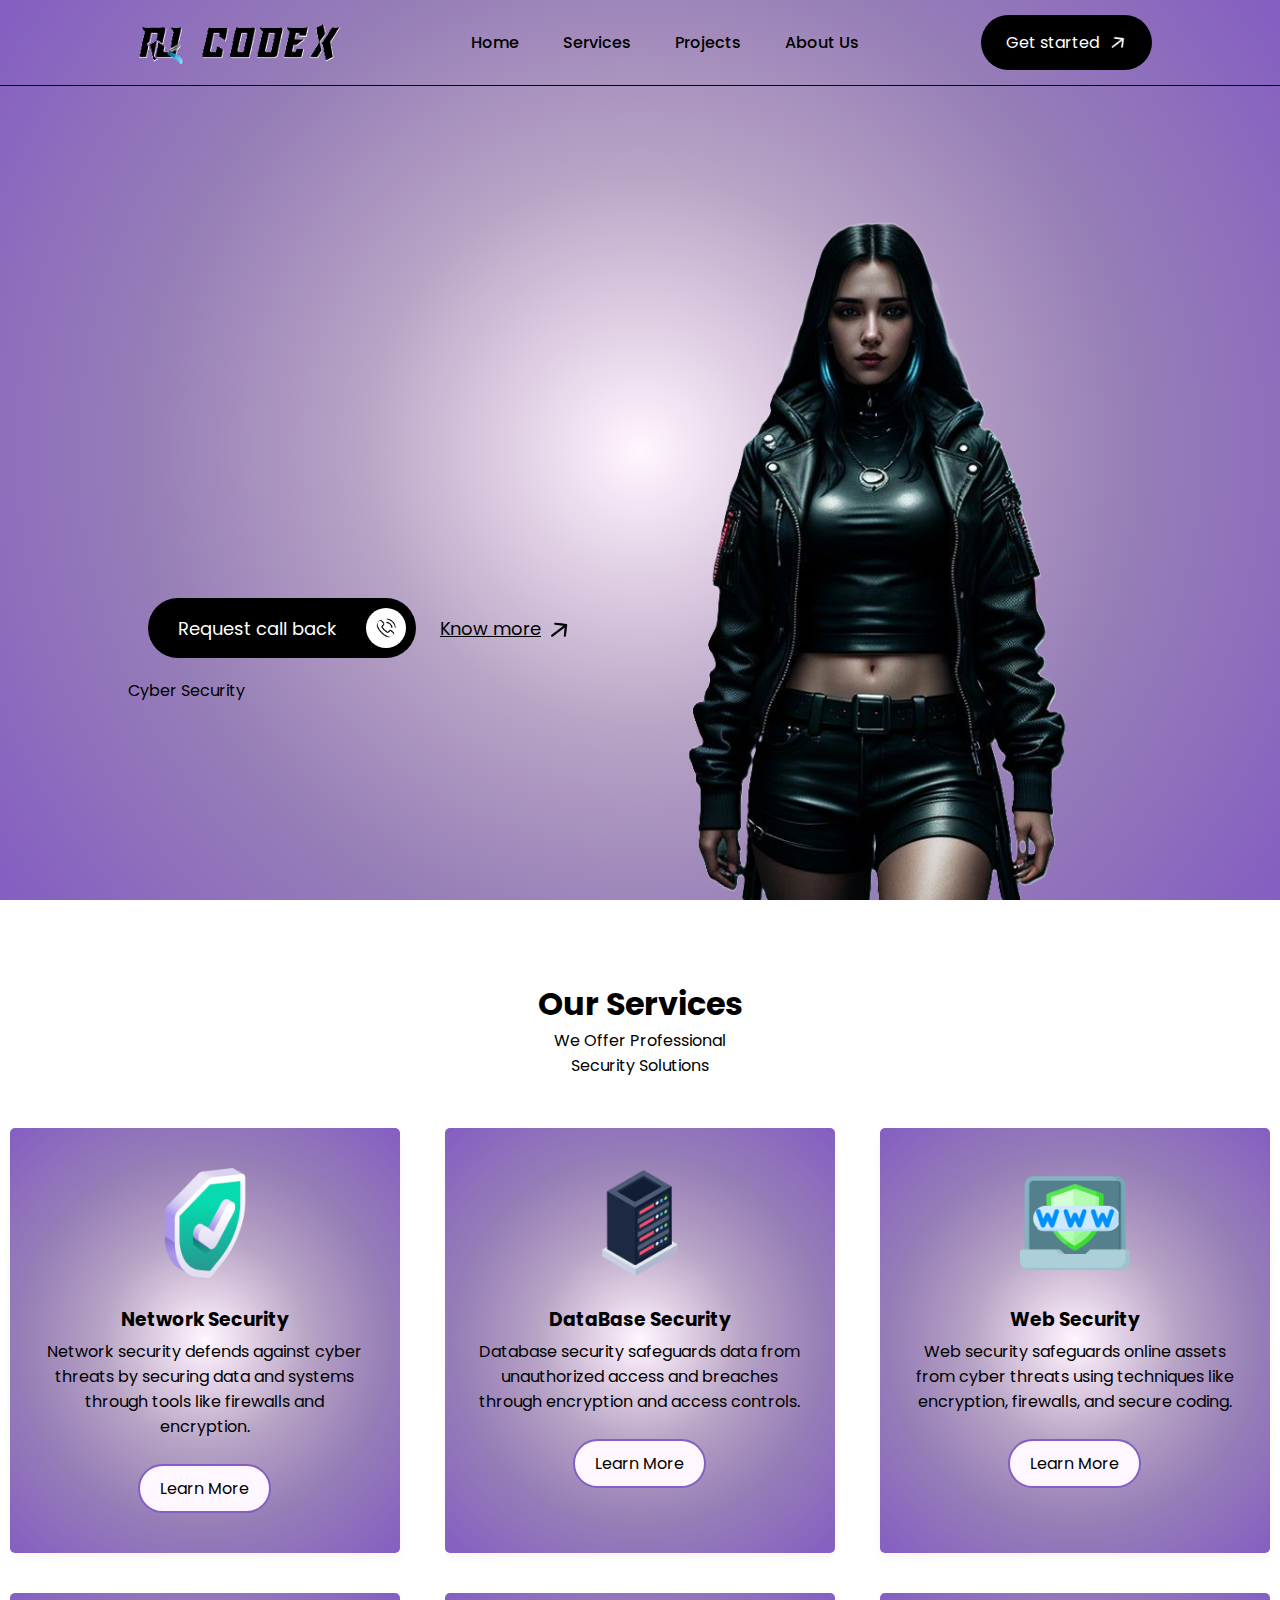
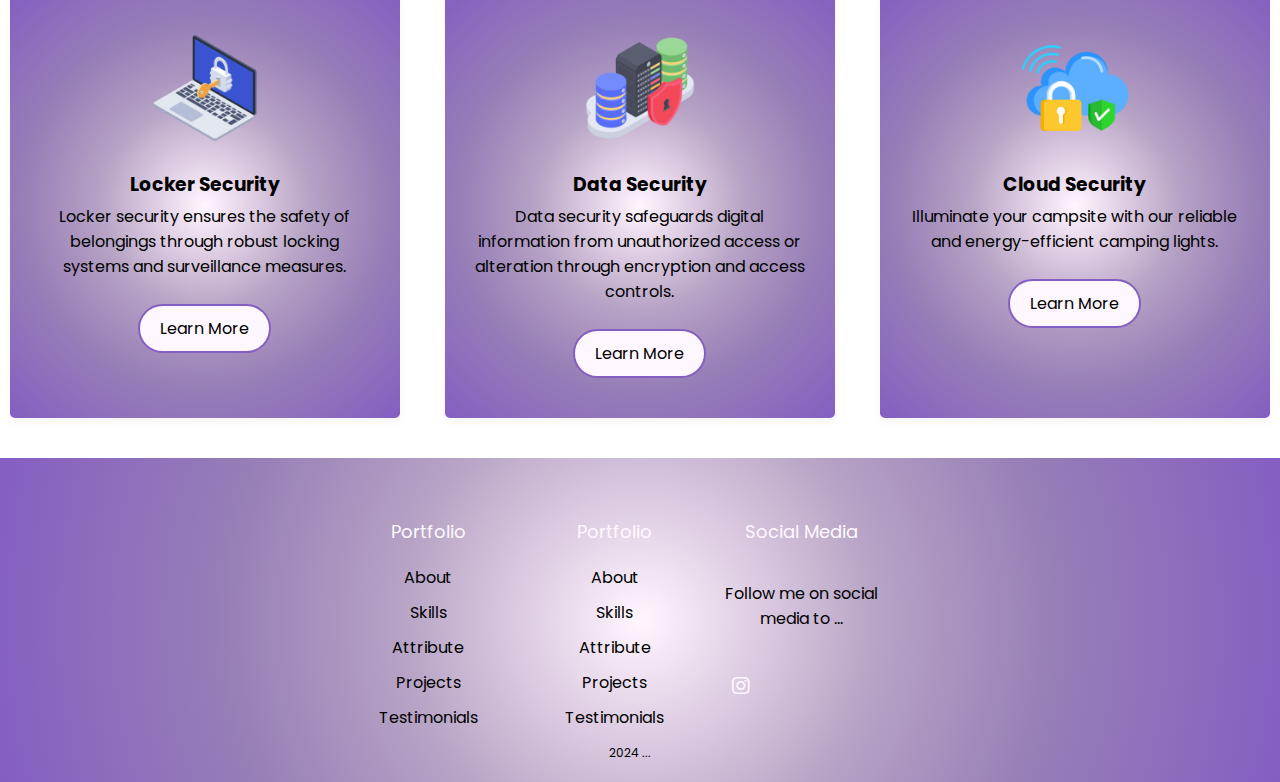
==== index.html @ 89715146 "Update index.html" ====
<!DOCTYPE html>
<html>
<head>
    <meta name="viewport" content="width=device-width, initial-scale=1.0">
    <title>Document</title>
    <link rel="stylesheet" href="css/style.css">
    <link rel="preconnect" href="https://fonts.googleapis.com">
    <link rel="preconnect" href="https://fonts.gstatic.com" crossorigin>
    <link href="https://fonts.googleapis.com/css2?family=Poppins:wght@200;300;400;500;600;700&display=swap" rel="stylesheet">
    <link rel="stylesheet" href="https://cdnjs.cloudflare.com/ajax/libs/font-awesome/6.5.2/css/all.min.css">
</head>
<body>
    <div class="preloader">
        <div class="spinner"></div>
      </div>

    <nav>
        <img src="images/logo.png" alt="" class="logo">
        <ul id="menu-links">
            <li href="network-security.html">Home</li>
            <li href="#services">Services</li>
            <li>Projects</li>
            <li>About Us</li>
        </ul>
        <button class="nav-btn">Get started <img src="images/arrow-white.png" alt=""></button>

        <img src="images/menu.png" alt="" class="menu-icon" onclick="toogleMenu()">
    </nav>
    <div class="header">
        <div class="header-content">
        <h1><span>CYBER</span><br><span>SECURITY</span></h1>
        <div class="btn-container">
            <button class="btn-dark">Request call back<img src="images/phone.png" alt=""></button>
            <button class="btn-light">Know more <img src="images/arrow-black.png" alt=""></button>
        </div>
        <p>Cyber Security</p>
    </div>

        <img src="images/user.png" alt="" class="user-img">
    </div>


    <section class="services" id="services">
        <h2>Our Services</h2>
        <p>We Offer Professional <br>Security Solutions</p>
        <ul class="cards">

          <li class="card">
            <img src="images/shield.png" alt="img">
            <h3>Network Security</h3>
            <p>Network security defends against cyber threats by securing data and systems through tools like firewalls and encryption.</p>
            <button onclick="window.location.href='network-security.html';" class="card-button">Learn More</button>
          </li>

          <li class="card">
            <img src="images/server-storage.png" alt="img">
            <h3>DataBase Security</h3>
            <p>Database security safeguards data from unauthorized access and breaches through encryption and access controls.</p>
            <button class="card-button">Learn More</button>
          </li>

          <li class="card">
            <img src="images/seo-and-web.png" alt="img">
            <h3>Web Security</h3>
            <p>Web security safeguards online assets from cyber threats using techniques like encryption, firewalls, and secure coding.</p>
            <button class="card-button">Learn More</button>
          </li>

          <li class="card">
            <img src="images/privacy.png" alt="img">
            <h3>Locker Security</h3>
            <p>Locker security ensures the safety of belongings through robust locking systems and surveillance measures.</p>
            <button class="card-button">Learn More</button>
          </li>

          <li class="card">
            <img src="images/data-protection.png" alt="img">
            <h3>Data Security</h3>
            <p>Data security safeguards digital information from unauthorized access or alteration through encryption and access controls.</p>
            <button class="card-button">Learn More</button>
          </li>

          <li class="card">
            <img src="images/cloudsecurity.png" alt="img">
            <h3>Cloud Security</h3>
            <p>Illuminate your campsite with our reliable and energy-efficient camping lights.</p>
            <button class="card-button">Learn More</button>
          </li>

        </ul>
      </section>

    <footer>
      <section class="top">
        <div class="links">
          <div class="links-column">
            <h2>Portfolio</h2>
            <a>About</a>
            <a>Skills</a>
            <a>Attribute</a>
            <a>Projects</a>
            <a>Testimonials</a>
          </div>
          <div class="links-column">
            <h2>Portfolio</h2>
            <a>About</a>
            <a>Skills</a>
            <a>Attribute</a>
            <a>Projects</a>
            <a>Testimonials</a>
          </div>
          <div class="links-column socials-column">
            <h2>Social Media</h2>
            <p>
              Follow me on social media to ...
            </p>
            <div class="socials">
              <a class="fa-brands fa-instagram"></a>
              <!--more-->
            </div>
          </div>
        </div>
      </section>
      <section class="bottom">
        <p class="copyright">2024 ...</p>
        <div class="legal">

        </div>
      </section>
      
      </footer>


    <script>
        let navbar = document.querySelector('nav');
        let menuLinks = document.getElementById("menu-links");

        function toogleMenu(){
            menuLinks.classList.toggle('show-menu');
        }


        window.onscroll = function(){
            if(window.scrolly > 0){
                navbar.style.background = '#eefff9';
            }
            else{
                navbar.style.background = 'transparent'
            }
        }

        window.addEventListener('load', function () {
        var preloader = document.querySelector('.preloader');
        preloader.classList.add('preload-finish');
      });
    </script>

    <style>
      .card-button {
        padding: 10px 20px;
        font-size: 16px;
        border: 2px solid #845EC2;
        outline: 2px;
        border-radius: 40px;
        color: #000;
        cursor: pointer;
        margin-top: 25px;
        font-size: 1rem;
        background: #FEF7FF;
      }

    </style>




</body>
</html>
---- css/style.css ----
*{
    margin: 0;
    padding: 0;
    box-sizing: border-box;
    font-family: 'Poppins', sans-serif;
}

/* Preloader styles */
.preloader {
    position: fixed;
    top: 0;
    left: 0;
    width: 100%;
    height: 100%;
    background-color: #FBEAFF;
    z-index: 99;
    display: flex;
    align-items: center;
    justify-content: center;
    opacity: 1;
    transition: opacity 2s ease-in-out;
  }
  
  .preloader.preload-finish {
    opacity: 0;
    pointer-events: none;
  }
  
  .spinner {
    width: 40px;
    height: 40px;
    border: 4px solid #ccc;
    border-top-color: #333;
    border-radius: 50%;
    animation: spin 1s infinite linear;
  }
  
  @keyframes spin {
    to {
      transform: rotate(360deg);
    }
  }

nav{
    position: absolute;
    top: 0;
    left: 0;
    width: 100%;
    display: flex;
    align-items: center;
    justify-content: space-between;
    padding: 15px 10%;
    border-bottom: 1px solid #000;
    z-index: 10;
}

nav ul li {
    list-style: none;
    display: inline-block;
    margin: 10px 20px;
    font-weight: 500;
    cursor: pointer;
}

nav .logo{
    width: 220px;
    cursor: pointer;
}

.nav-btn {
    background: #000;
    color: #fff;
    font-size: 16px;
    padding: 15px 25px;
    border: 0;
    outline: 0;
    border-radius: 40px;
    cursor: pointer;
}
 
.nav-btn img {
    width: 16px;
    margin-left: 8px;
}

.header {
    width: 100%;
    min-height: 100vh;
    padding: 0 10%;
    display: flex;
    justify-content: center;
    flex-direction: column;
    background-image: radial-gradient(circle, #fff6ff, #eee0f0, #dccbe1, #c9b7d3, #b6a3c5, #ac96c0, #a18abb, #967eb7, #9276ba, #8e6ebd, #8966bf, #845ec2);
}

.header h1 {
    margin-top: 100px;
    font-size: 10vw;
    line-height: 11vw;
}

.btn-container {
    margin: 20px;
}

.header button{
    border: 0;
    outline: 0;
    display: inline-flex;
    align-items: center;
    font-size: 18px;
    margin-right: 20px;
    cursor: pointer;
}

.btn-dark {
    background: #000;
    color: #fff;
    padding: 10px 10px 10px 30px;
    border-radius: 40px;
}

.btn-dark img{
    width: 40px;
    background: #fff;
    border-radius: 50%;
    padding: 10px;
    margin-left: 30px;
}

.btn-light {
    background: transparent;
    text-decoration: underline;
}

.btn-light img{
    width: 20px;
    margin-left: 10px;
}

.header p {
    max-width: 360px;
}

.user-img {
    width: 100%;
    max-width: 480px;
    position: absolute;
    right: 13%;
    bottom: 0;
}

/*-- animation --*/

.header h1 span {
    background: linear-gradient(#000, #000);
    background-repeat: no-repeat;
    -webkit-text-fill-color: transparent;
    -webkit-background-clip: text;
    background-size: 0%;
}

.header h1 span:first-child {
    animation: textcolor1 2s linear infinite alternate;
}
.header h1 span:LAST-child {
    animation: textcolor2 2s linear infinite alternate;
}
@keyframes textcolor1 {
    0%{
        background-size: 0%;
    }
    40%{
        background-size: 100%;
    }
    100%{
        background-size: 100%;
    }
}
@keyframes textcolor2 {
    0%{
        background-size: 0%;
    }
    40%{
        background-size: 0%;
    }
    100%{
        background-size: 100%;
    }
}

.menu-icon{
    display: none;
}

/*----NAVBAR----*/

@media only screen and (max-width: 600px){
    nav ul {
        position: absolute;
        width: 100%;
        background: #000;
        color: #fff;
        left: 0;
        top: 100%;
        text-align: center;
        max-height: 0;
        overflow: hidden;
        transition: max-height 0.5s;
    }
    .nav-btn{
        display: none;
    }
    nav .logo{
        width: 170px;
    }
    nav ul li{
        margin: 10px;
        font-size: 14px;
    }
    .menu-icon{
        display: block;
        width: 30px;
    }
    .show-menu{
        max-height: 60px;
    }
}


@media only screen and (max-width: 600px){
    .header{
        min-height: auto;
        padding: 0;
        position: relative;
    }
    .user-img{
        width: 95%;
        right: auto;
        position: relative;
        margin-top: 130px;
    }
    .header-content{
        position: absolute;
        bottom: 0;
        padding: 0 10%;
        z-index: 2;
        padding-bottom: 40px;
        background: linear-gradient(transparent, #fff);
    }
    .btn-container{
        margin: 5px 0;
    }
    .header button{
        font-size: 14px;
        margin-right: 10px;
    }
    .btn-dark{
        padding: 7px 7px 7px 20px;
        margin-bottom: 10px;
    }
    .btn-dark img{
        width: 30px;
        padding: 5px;
        margin-left: 15px;
    }
    .btn-light img{
        width: 12px;
        margin-left: 5px;
    }
    .header h1{
        font-size: 60px;
        line-height: 60px;
        margin-bottom: 20px;
    }
}



/*---Services---*/
  section {
    display: flex;
    align-items: center;
    flex-direction: column;
    padding: 80px 0 0;
  }
  
  section h2 {
    font-size: 2rem;
  }
  
  section > p {
    text-align: center;
    font-size: 1rem;
  }
  
  section .cards {
    display: flex;
    flex-wrap: wrap;
    max-width: 1400px;
    margin-top: 50px;
    padding: 0 10px;
    justify-content: space-between;
  }
  
  section.about {
    margin: 0 auto;
    max-width: 1200px;
  }
  
  .about .company-info {
    margin-top: 30px;
  }
  
  .about h3 {
    margin: 30px 0 10px;
  }
  
  .about .team {
    text-align: left;
    width: 100%;
  }
  
  .about .team ul {
    padding-left: 20px;
  }
  
  section .cards .card {
    background: radial-gradient(circle, #fff6ff, #eee0f0, #dccbe1, #c9b7d3, #b6a3c5, #ac96c0, #a18abb, #967eb7, #9276ba, #8e6ebd, #8966bf, #845ec2);;
    padding: 40px 15px;
    list-style: none;
    border-radius: 5px;
    box-shadow: 0px 5px 10px rgba(0, 0, 0, 0.04);
    margin-bottom: 40px;
    width: calc(100% / 3 - 30px);
    text-align: center;
  }
  
  .portfolio .cards .card {
    padding: 0 0 20px;
  }
  
  .services .card img {
    width: 110px;
    height: 110px;
    margin-bottom: 20px;
    object-fit: cover;
  }
  
  .portfolio .card img {
    width: 100%;
    padding-bottom: 10px;
    aspect-ratio: 16 / 9;
    object-fit: cover;
    border-radius: 7px;
  }
  
  .cards .card p {
    padding: 0 15px;
    margin-top: 5px;
  }
  
  .about .row {
    padding: 0 10px;
  }
  
  .contact .row {
    margin: 60px 0 90px;
    display: flex;
    max-width: 1200px;
    width: 100%;
    align-items: center;
    justify-content: space-between;
  }
  
  .contact .row .col {
    padding: 0 10px;
    width: calc(100% / 2 - 50px);
  }
  
  .contact .col p {
    margin-bottom: 10px;
  }
  
  .contact .col p i {
    color: #7a7a7a;
    margin-right: 10px;
  }
  
  .contact form input {
    height: 45px;
    margin-bottom: 20px;
    padding: 10px;
    width: 100%;
    font-size: 16px;
    outline: none;
    border: 1px solid #bfbfbf;
  }
  
  .contact form textarea {
    padding: 10px;
    width: 100%;
    font-size: 16px;
    height: 150px;
    outline: none;
    resize: vertical;
    border: 1px solid #bfbfbf;
  }
  
  .contact form button {
    margin-top: 10px;
    padding: 10px 20px;
    font-size: 17px;
    color: #fff;
    border: none;
    cursor: pointer;
    border-radius: 5px;
    background: #333;
    transition: 0.2s ease;
  }
  
  .contact form button:hover {
    background: #525252;
  }

  

/*footer */

footer {
  background: radial-gradient(circle, #fff6ff, #eee0f0, #dccbe1, #c9b7d3, #b6a3c5, #ac96c0, #a18abb, #967eb7, #9276ba, #8e6ebd, #8966bf, #845ec2);;;
  padding-top: 60px;
}

section.top {
  position: relative;
  margin: 0 30px;
}

section.top {
  display: grid;
  border-bottom: 2px solid rgb(255, 255, 255 / 20%);
  padding-bottom: 20px;
}

section.top .links {
  display: grid;
  grid-template-columns: repeat(1, 1fr);
  gap: 30px;
  margin-bottom: -6px;
}

section.top .links-column {
  display: grid;
  gap: 10px;
  text-align: center;
}

section.top h2{
  margin: 0 0 10px;
  font-size: 18px;
  font-weight: 400;
  color: #fff9ff;
}

section.top p {
  margin: 0;
}

section.top .socials {
  position: absolute;
  left: 50%;
  bottom: 10px;
  translate: -50% 0;
  display: flex;
  align-items: center;
  gap: 12px;
  height: 56px;
}

section.top .socials > a {
  font-size: 20px;
  background: rgb(45, 118, 323 / 25%);
  color: #fff9ff;
  width: 36px;
  height: 36px;
  display: grid;
  place-items: center;
  border-radius: 50%;
}

section.bottom {
  display: flex;
  align-items: center;
  justify-content: space-between;
  flex-direction: column-reverse;
  gap: 8px;
  padding: 20px 0;
  text-align: center;
}

.legal > a {
  margin: 0 0 0 4px;
}

.legal, .copyright {
  font-size: 12px;
}

.legal > span {
  margin-right: 10px;
}

@media (width > 400px) {
  .links-column {
    text-align: left;
  }

  section.top .links {
    grid-template-columns: repeat(2, 1fr);
    margin-right: 50px;
  }

  section.top .socials {
    left: 0;
    translate: 0;
  }

  section.bottom {
    display: flex;
    align-items: center;
    justify-content: space-between;
    flex-direction: row;
    gap: 20px;
    text-align: left;
  }
}

@media (width >= 640px) {
  section.top {
    margin: 0 auto;
    max-width: 580px;
    padding: 0;
  }

  section.top .links {
    grid-template-columns: repeat(3, 1fr);
  }

  section.top .socials {
    position: static;
  }

  section.bottom {
    justify-content: center;
  }

  .socials-column:is(h2, p) {
    display: block;
  }
}

/*Footer End */


  @media screen and (max-width: 860px) {
    .navbar .all-links {
      position: fixed;
      left: -100%;
      width: 300px;
      display: block;
      height: 100vh;
      top: 75px;
      background: #333;
      transition: left 0.3s ease;
    }
  
    .navbar #menu-toggler:checked~.all-links {
      left: 0;
    }
  
    .navbar .all-links li {
      font-size: 18px;
    }
  
    .navbar #hamburger-btn {
      display: block;
    }
  
    section > p {
      text-align: center;
    }
  
    section .cards .card {
      width: 100%;
      margin-bottom: 30px;
    }
  
    .homepage .content h1 {
      font-size: 40px;
      font-weight: 700;
      margin-bottom: 10px;
    }
  
    .homepage .content .text {
      font-size: 17px;
    }
  
    .content a {
      font-size: 17px;
      padding: 9px 20px;
    }
  
    .contact .row {
      flex-direction: column;
    }
  
    .contact .row .col {
      width: 100%;
    }
  
    .contact .row .col:last-child {
      margin-top: 40px;
    }
  }
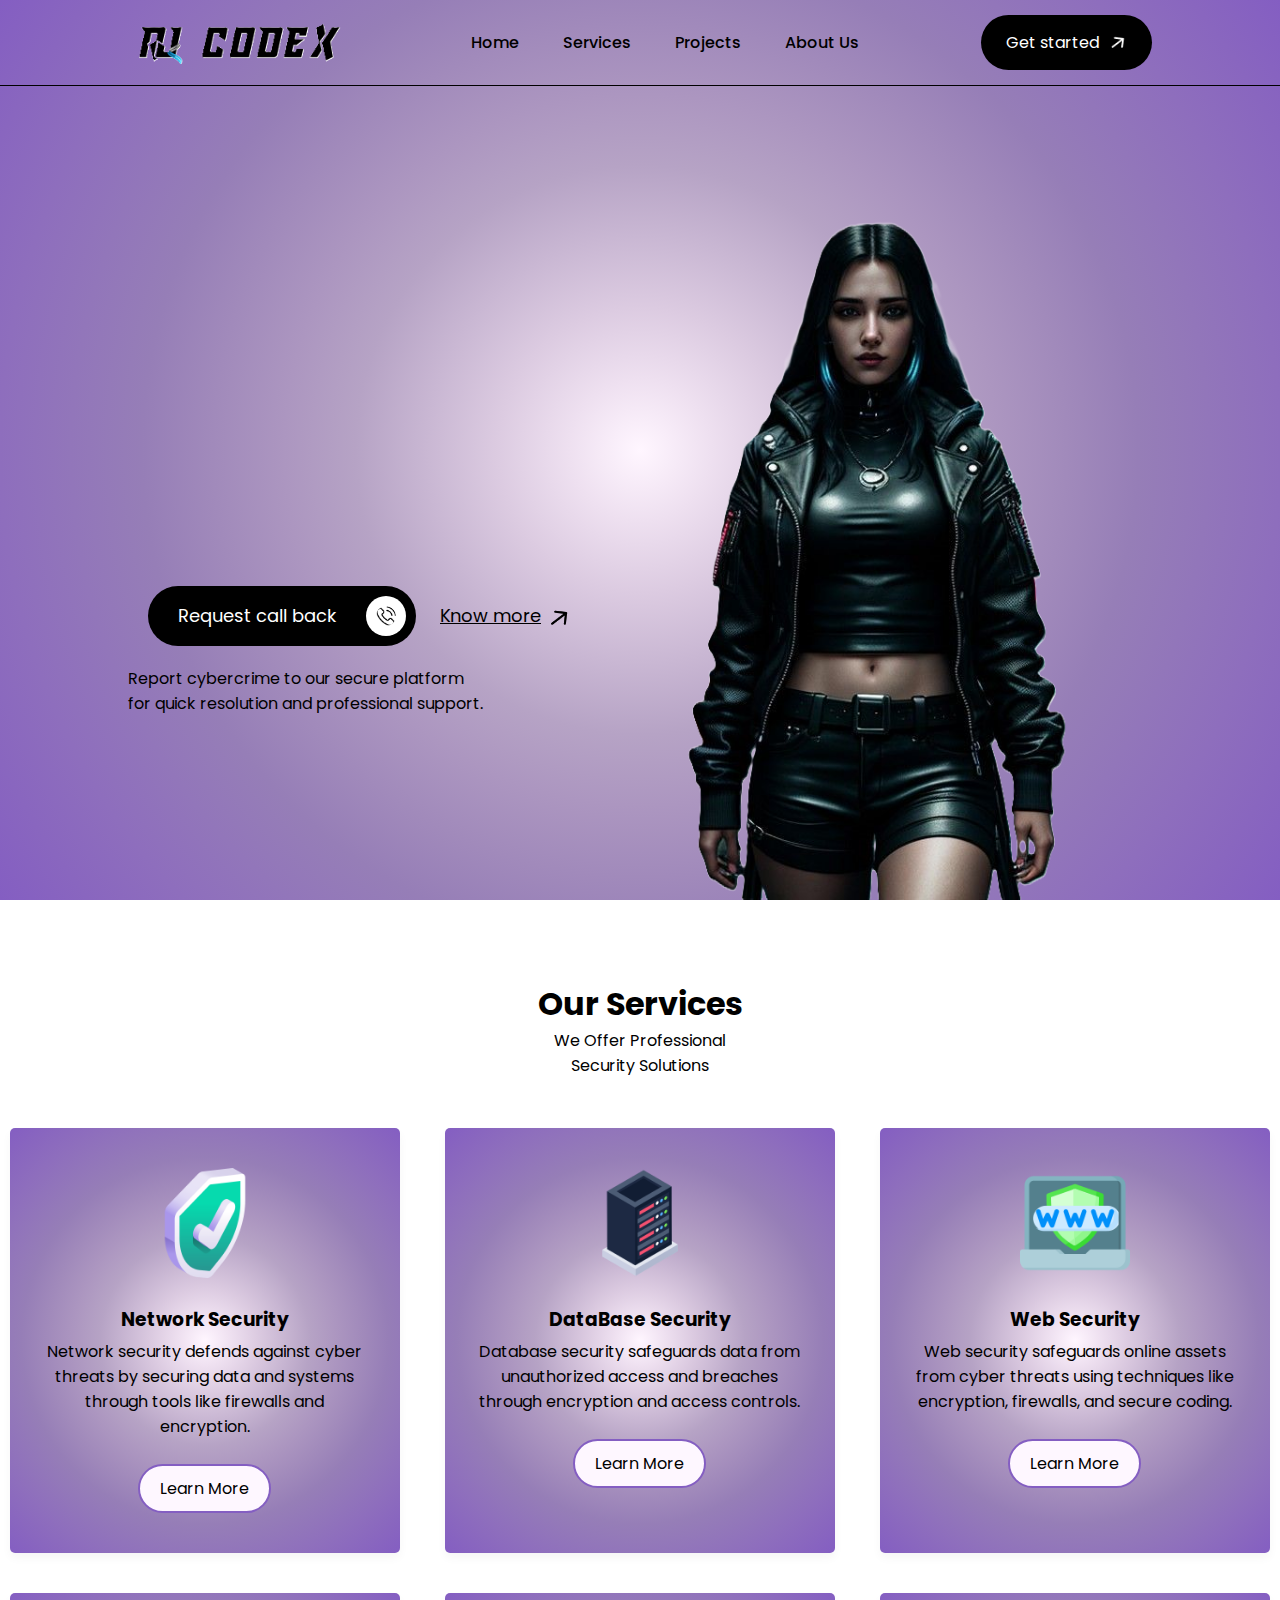
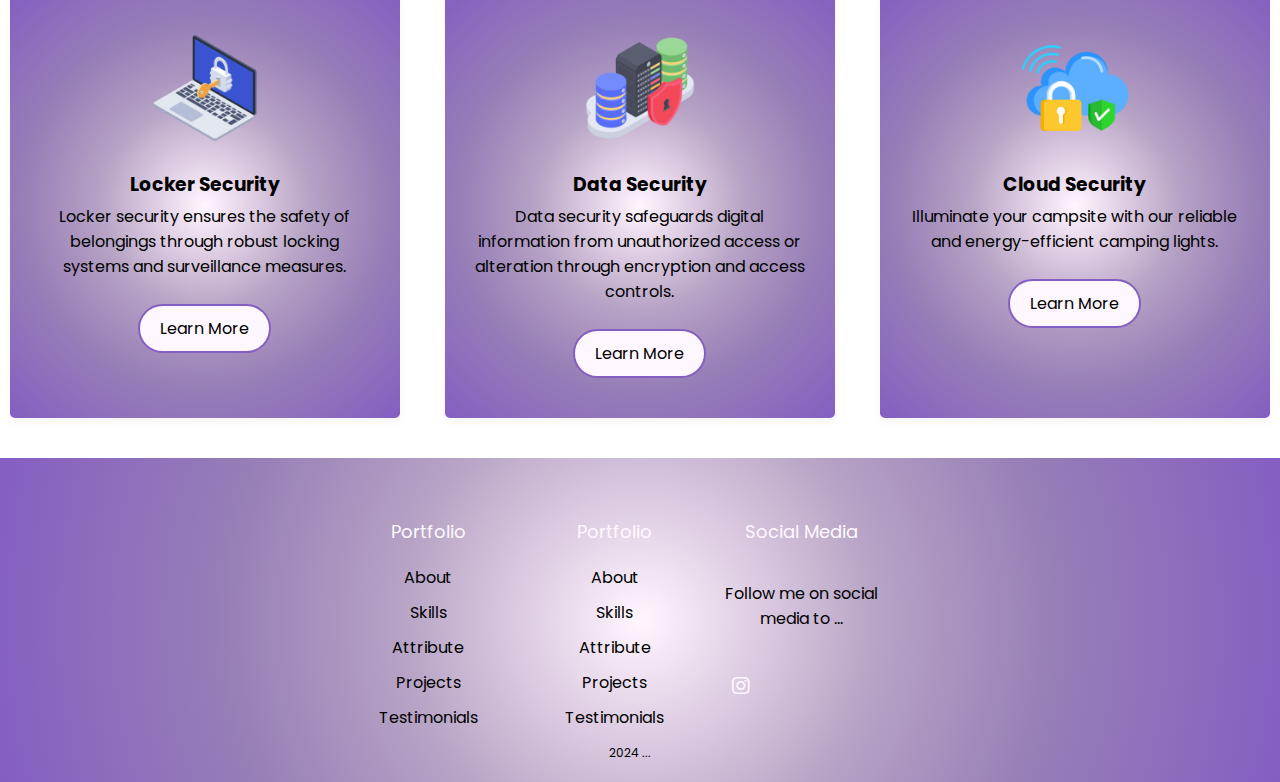
==== commit 32ab2486: "Update index.html" ====
--- a/index.html
+++ b/index.html
@@ -2,7 +2,7 @@
 <html>
 <head>
     <meta name="viewport" content="width=device-width, initial-scale=1.0">
-    <title>Document</title>
+    <title>RJCODEX</title>
     <link rel="stylesheet" href="css/style.css">
     <link rel="preconnect" href="https://fonts.googleapis.com">
     <link rel="preconnect" href="https://fonts.gstatic.com" crossorigin>
@@ -30,10 +30,10 @@
         <div class="header-content">
         <h1><span>CYBER</span><br><span>SECURITY</span></h1>
         <div class="btn-container">
-            <button class="btn-dark">Request call back<img src="images/phone.png" alt=""></button>
+            <a href="tel:+919376997124"><button class="btn-dark">Request call back<img src="images/phone.png" alt=""></button></a>
             <button class="btn-light">Know more <img src="images/arrow-black.png" alt=""></button>
         </div>
-        <p>Cyber Security</p>
+        <p>Report cybercrime to our secure platform for quick resolution and professional support.</p>
     </div>
 
         <img src="images/user.png" alt="" class="user-img">
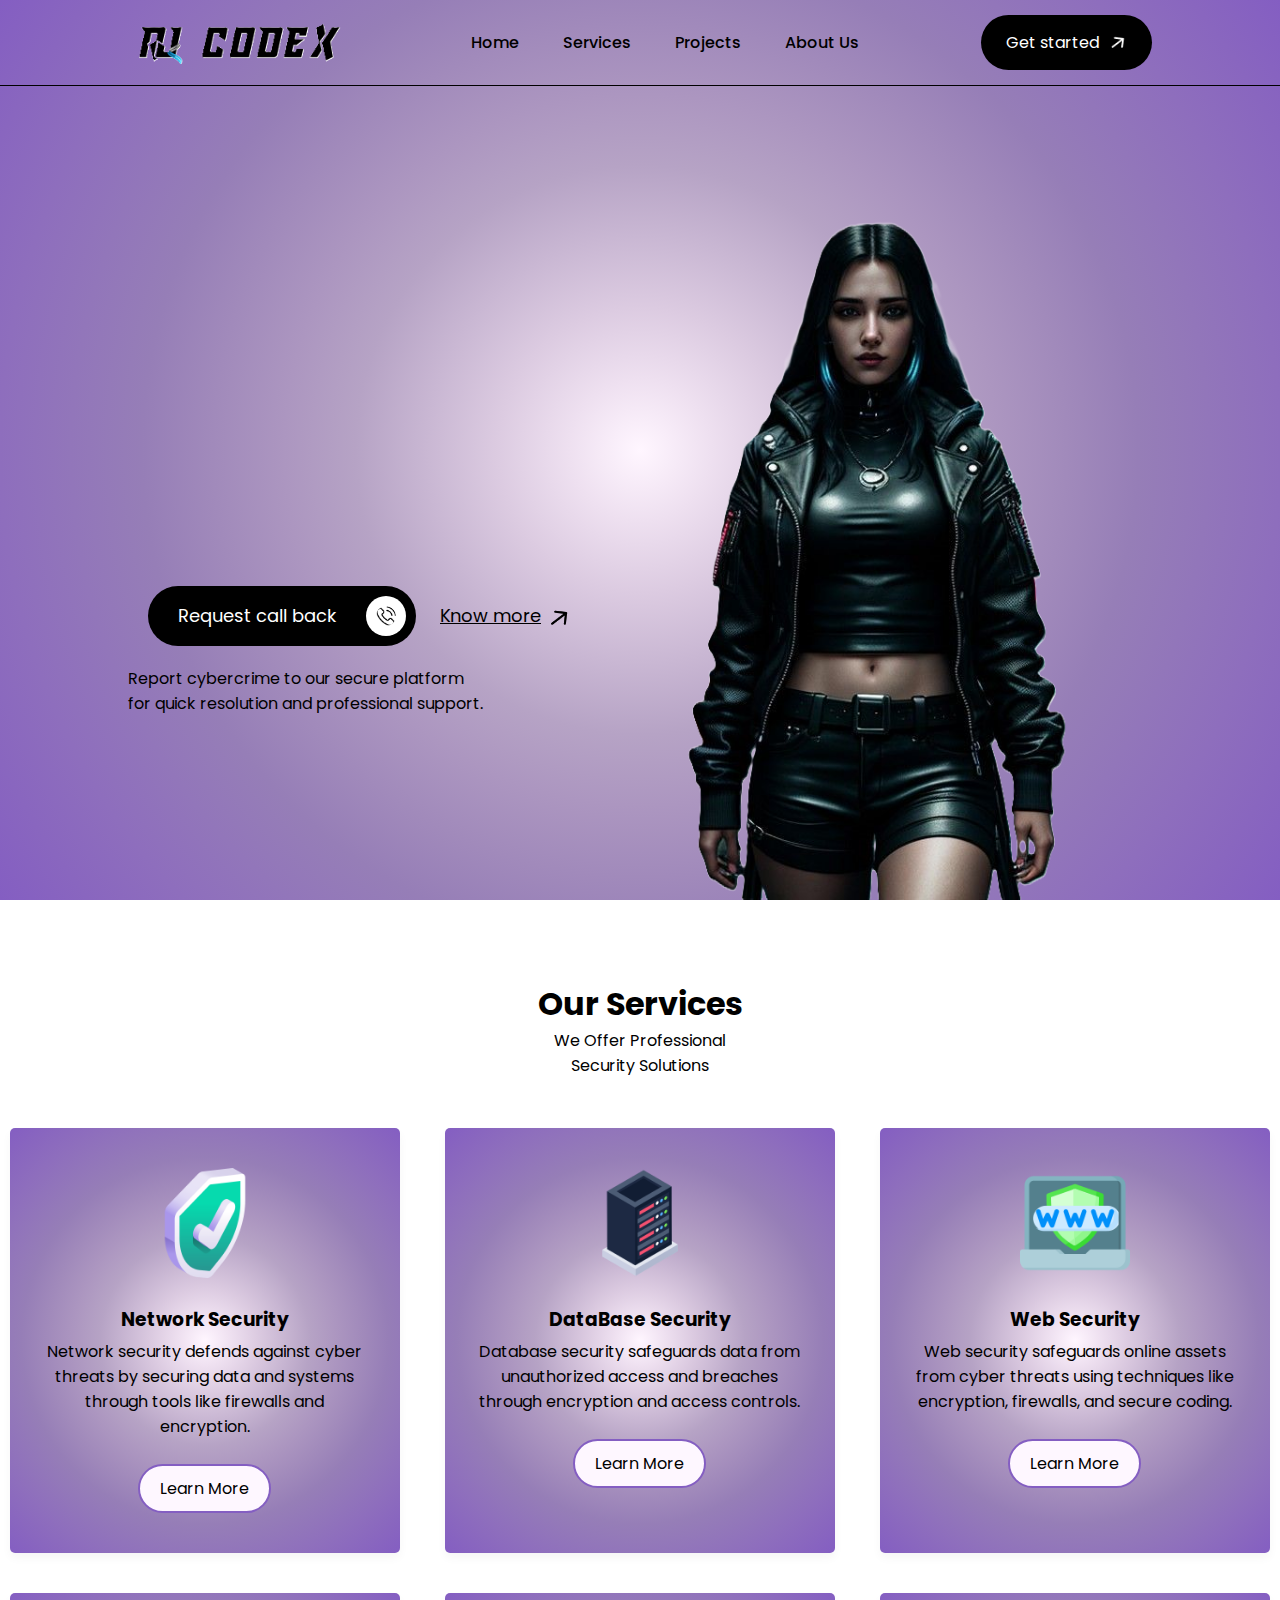
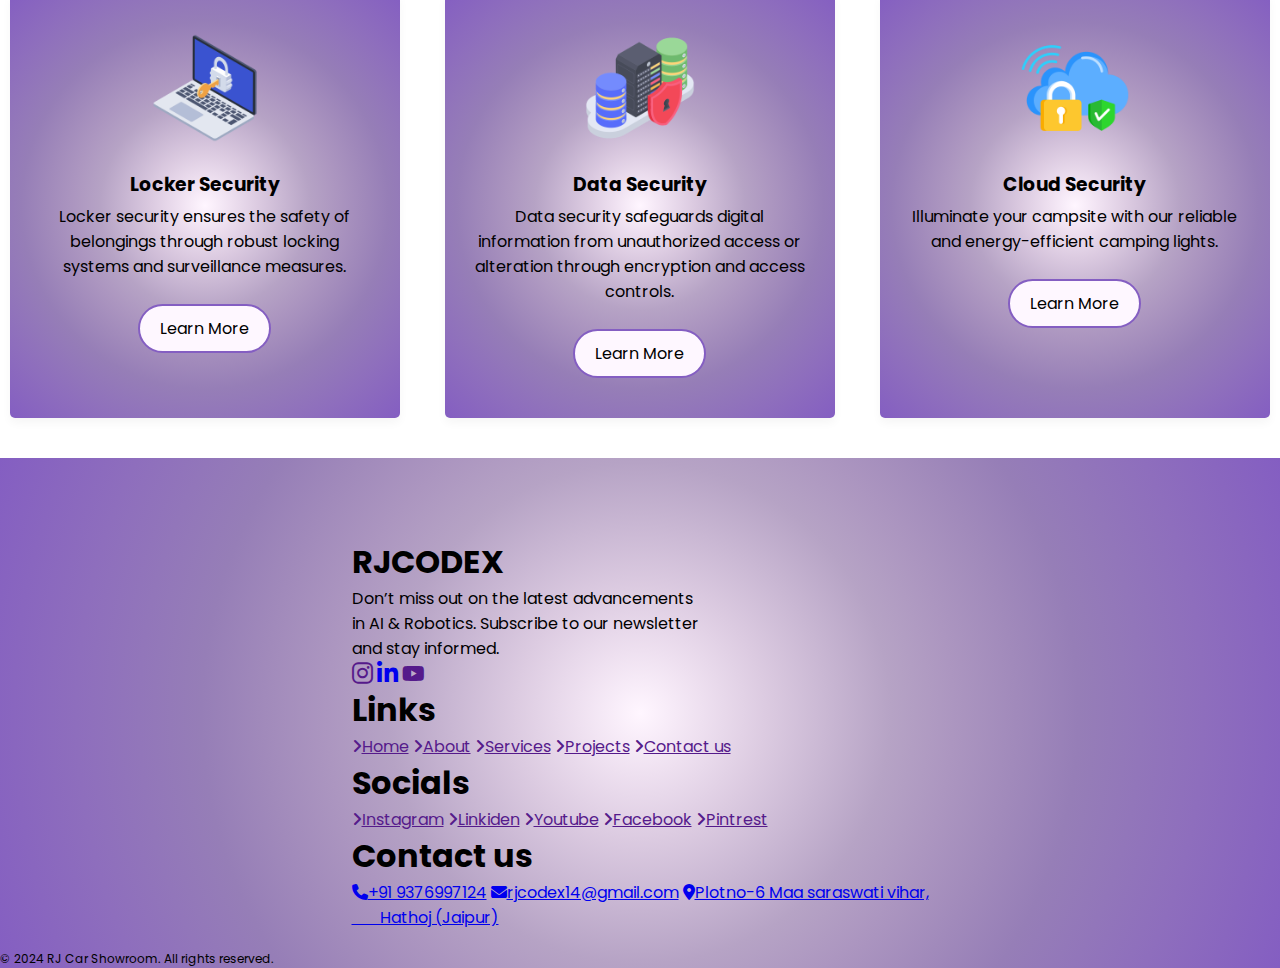
==== commit fdb18ea3: "Update index.html" ====
--- a/index.html
+++ b/index.html
@@ -8,6 +8,7 @@
     <link rel="preconnect" href="https://fonts.gstatic.com" crossorigin>
     <link href="https://fonts.googleapis.com/css2?family=Poppins:wght@200;300;400;500;600;700&display=swap" rel="stylesheet">
     <link rel="stylesheet" href="https://cdnjs.cloudflare.com/ajax/libs/font-awesome/6.5.2/css/all.min.css">
+    <link rel="stylesheet" href="https://cdnjs.cloudflare.com/ajax/libs/font-awesome/6.6.0/css/all.min.css" integrity="sha512-Kc323vGBEqzTmouAECnVceyQqyqdsSiqLQISBL29aUW4U/M7pSPA/gEUZQqv1cwx4OnYxTxve5UMg5GT6L4JJg==" crossorigin="anonymous" referrerpolicy="no-referrer" />
 </head>
 <body>
     <div class="preloader">
@@ -91,45 +92,51 @@
       </section>
 
     <footer>
-      <section class="top">
-        <div class="links">
-          <div class="links-column">
-            <h2>Portfolio</h2>
-            <a>About</a>
-            <a>Skills</a>
-            <a>Attribute</a>
-            <a>Projects</a>
-            <a>Testimonials</a>
-          </div>
-          <div class="links-column">
-            <h2>Portfolio</h2>
-            <a>About</a>
-            <a>Skills</a>
-            <a>Attribute</a>
-            <a>Projects</a>
-            <a>Testimonials</a>
-          </div>
-          <div class="links-column socials-column">
-            <h2>Social Media</h2>
-            <p>
-              Follow me on social media to ...
-            </p>
-            <div class="socials">
-              <a class="fa-brands fa-instagram"></a>
-              <!--more-->
+
+        <section class="bottom">
+
+            <div class="links">
+                <div class="about">
+                    <h1>RJCODEX</h1>
+                    <pre>Don’t miss out on the latest advancements 
+in AI & Robotics. Subscribe to our newsletter
+and stay informed.</pre>
+                    <a href="" cl><i class="fa-brands fa-instagram fa-xl"></i></a>
+                    <a href="https://www.linkedin.com/in/rahul-choudhary-b16138323/" target="_blank"><i class="fa-brands fa-linkedin-in fa-xl"></i></a>
+                    <a href=""><i class="fa-brands fa-youtube fa-lg"></i></a>
+                </div>
+                <div class="links-column">
+                    <h2>Links</h2>
+                    <a href=""><i class="fa-solid fa-angle-right"></i>Home</a>
+                    <a href=""><i class="fa-solid fa-angle-right"></i>About</a>
+                    <a href=""><i class="fa-solid fa-angle-right"></i>Services</a>
+                    <a href=""><i class="fa-solid fa-angle-right"></i>Projects</a>
+                    <a href=""><i class="fa-solid fa-angle-right"></i>Contact us</a>
+                </div>
+
+                <div class="links-column">
+                    <h2>Socials</h2>
+                    <a href=""><i class="fa-solid fa-angle-right"></i>Instagram</a>
+                    <a href=""><i class="fa-solid fa-angle-right"></i>Linkiden</a>
+                    <a href=""><i class="fa-solid fa-angle-right"></i>Youtube</a>
+                    <a href=""><i class="fa-solid fa-angle-right"></i>Facebook</a>
+                    <a href=""><i class="fa-solid fa-angle-right"></i>Pintrest</a>
+                </div>
+
+                <div class="links-column">
+                    <h2 class="contus">Contact us</h2>
+                    <a href="sms:9376997124?body=thank you"><i class="fa-solid fa-phone"></i>+91 9376997124</a>
+                    <a href="mailto:rjcodex14@gmail.com"><i class="fa-solid fa-envelope"></i>rjcodex14@gmail.com</a>
+                    <a href="https://www.google.com/maps/place/JECRC+University/@26.775534,75.8749111,17z/data=!3m1!4b1!4m6!3m5!1s0x396dc892b8f05399:0x43fbca7105eca800!8m2!3d26.775534!4d75.877486!16s%2Fm%2F0j9pz8_?entry=ttu&g_ep=EgoyMDI0MDkyNC4wIKXMDSoASAFQAw%3D%3D" target="_blank"><i class="fa-solid fa-location-dot"></i>Plotno-6 Maa saraswati vihar,<br> &nbsp;&nbsp;&nbsp;&nbsp;&nbsp;&nbsp; Hathoj (Jaipur) </a>
+                </div>
             </div>
-          </div>
+        </section>
+
+        <div class="copyright">
+            <p>© 2024 RJ Car Showroom. All rights reserved.</p>
         </div>
-      </section>
-      <section class="bottom">
-        <p class="copyright">2024 ...</p>
-        <div class="legal">
-
-        </div>
-      </section>
-      
-      </footer>
-
+        
+    </footer>
 
     <script>
         let navbar = document.querySelector('nav');
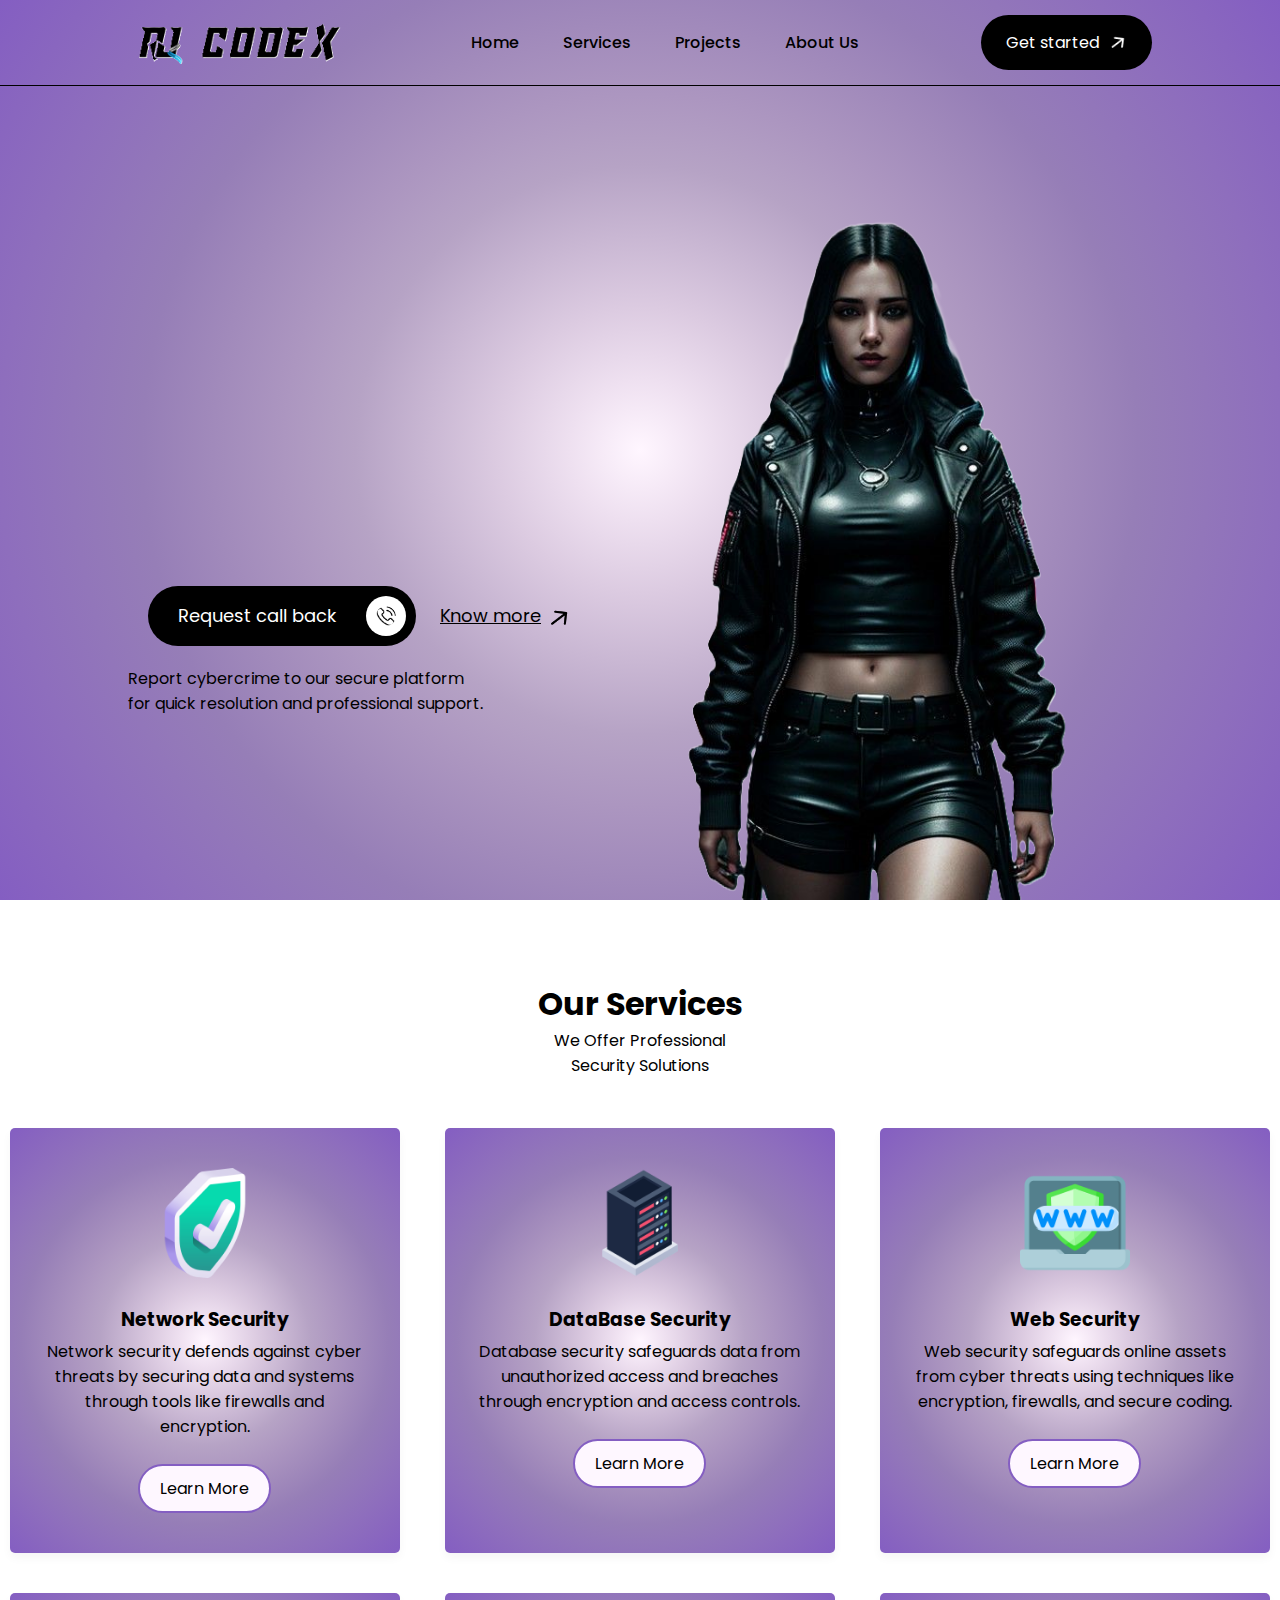
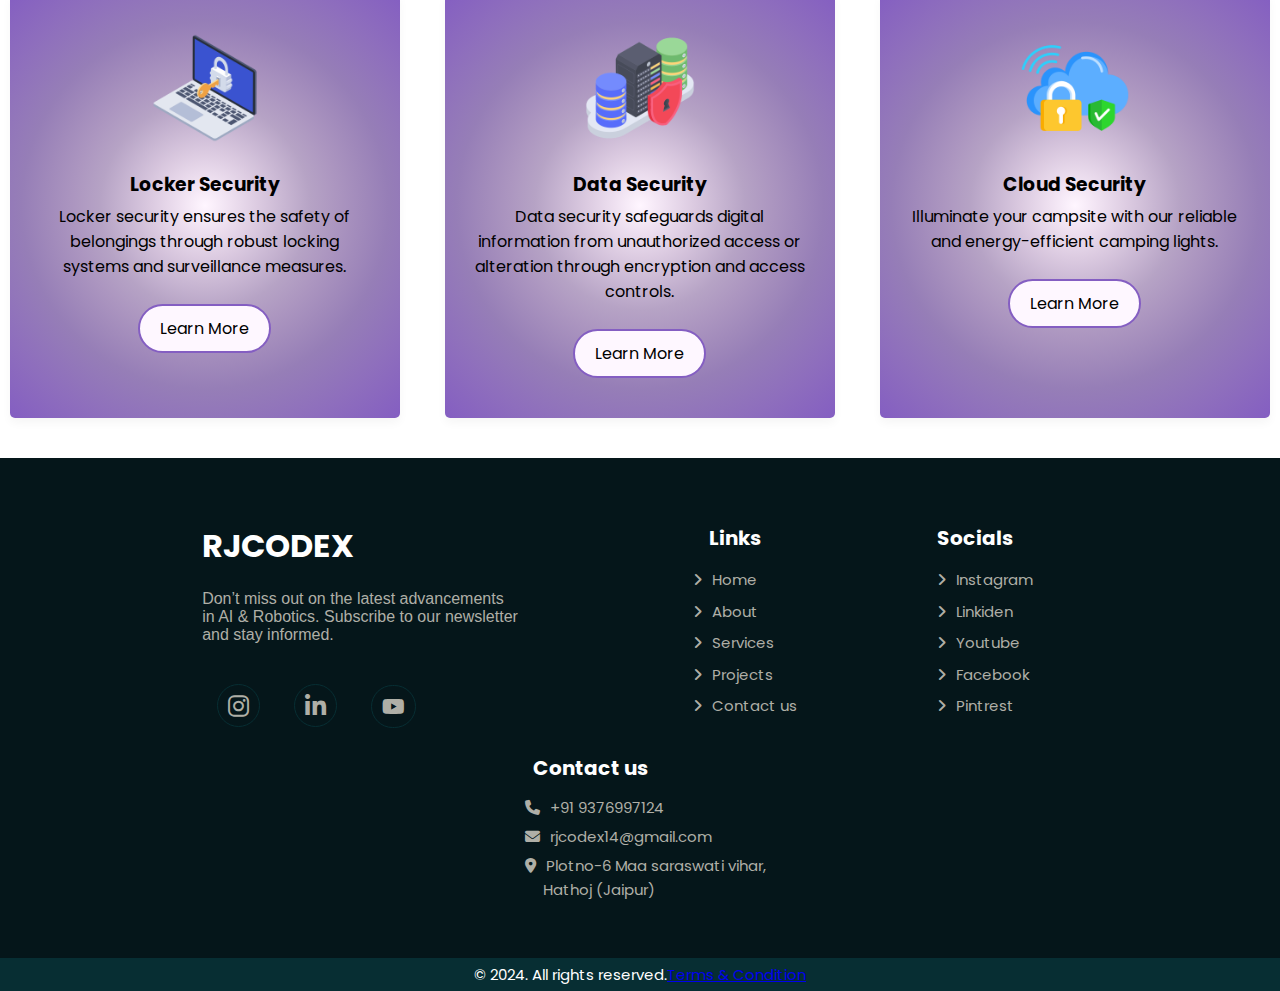
==== commit d52e58c9: "Update index.html" ====
--- a/index.html
+++ b/index.html
@@ -91,8 +91,8 @@
         </ul>
       </section>
 
+    <!-- FOOTER START -->
     <footer>
-
         <section class="bottom">
 
             <div class="links">
@@ -101,7 +101,7 @@
                     <pre>Don’t miss out on the latest advancements 
 in AI & Robotics. Subscribe to our newsletter
 and stay informed.</pre>
-                    <a href="" cl><i class="fa-brands fa-instagram fa-xl"></i></a>
+                    <a href="" ><i class="fa-brands fa-instagram fa-xl"></i></a>
                     <a href="https://www.linkedin.com/in/rahul-choudhary-b16138323/" target="_blank"><i class="fa-brands fa-linkedin-in fa-xl"></i></a>
                     <a href=""><i class="fa-brands fa-youtube fa-lg"></i></a>
                 </div>
@@ -125,7 +125,7 @@
 
                 <div class="links-column">
                     <h2 class="contus">Contact us</h2>
-                    <a href="sms:9376997124?body=thank you"><i class="fa-solid fa-phone"></i>+91 9376997124</a>
+                    <a href="tel:+919376997124"><i class="fa-solid fa-phone"></i>+91 9376997124</a>
                     <a href="mailto:rjcodex14@gmail.com"><i class="fa-solid fa-envelope"></i>rjcodex14@gmail.com</a>
                     <a href="https://www.google.com/maps/place/JECRC+University/@26.775534,75.8749111,17z/data=!3m1!4b1!4m6!3m5!1s0x396dc892b8f05399:0x43fbca7105eca800!8m2!3d26.775534!4d75.877486!16s%2Fm%2F0j9pz8_?entry=ttu&g_ep=EgoyMDI0MDkyNC4wIKXMDSoASAFQAw%3D%3D" target="_blank"><i class="fa-solid fa-location-dot"></i>Plotno-6 Maa saraswati vihar,<br> &nbsp;&nbsp;&nbsp;&nbsp;&nbsp;&nbsp; Hathoj (Jaipur) </a>
                 </div>
@@ -133,10 +133,10 @@
         </section>
 
         <div class="copyright">
-            <p>© 2024 RJ Car Showroom. All rights reserved.</p>
+            <p> © 2024. All rights reserved.<a href="term.html">Terms & Condition</a></p>
         </div>
-        
     </footer>
+    <!-- FOOTER END -->
 
     <script>
         let navbar = document.querySelector('nav');
--- a/css/style.css
+++ b/css/style.css
@@ -426,142 +426,176 @@
 
   
 
-/*footer */
+/* FOOTER START */
 
 footer {
-  background: radial-gradient(circle, #fff6ff, #eee0f0, #dccbe1, #c9b7d3, #b6a3c5, #ac96c0, #a18abb, #967eb7, #9276ba, #8e6ebd, #8966bf, #845ec2);;;
-  padding-top: 60px;
-}
-
-section.top {
-  position: relative;
-  margin: 0 30px;
-}
-
-section.top {
-  display: grid;
-  border-bottom: 2px solid rgb(255, 255, 255 / 20%);
-  padding-bottom: 20px;
-}
-
-section.top .links {
-  display: grid;
-  grid-template-columns: repeat(1, 1fr);
-  gap: 30px;
-  margin-bottom: -6px;
-}
-
-section.top .links-column {
-  display: grid;
-  gap: 10px;
-  text-align: center;
-}
-
-section.top h2{
-  margin: 0 0 10px;
-  font-size: 18px;
-  font-weight: 400;
-  color: #fff9ff;
-}
-
-section.top p {
-  margin: 0;
-}
-
-section.top .socials {
-  position: absolute;
-  left: 50%;
-  bottom: 10px;
-  translate: -50% 0;
-  display: flex;
-  align-items: center;
-  gap: 12px;
-  height: 56px;
-}
-
-section.top .socials > a {
-  font-size: 20px;
-  background: rgb(45, 118, 323 / 25%);
-  color: #fff9ff;
-  width: 36px;
-  height: 36px;
-  display: grid;
-  place-items: center;
-  border-radius: 50%;
-}
-
-section.bottom {
-  display: flex;
-  align-items: center;
-  justify-content: space-between;
-  flex-direction: column-reverse;
-  gap: 8px;
-  padding: 20px 0;
-  text-align: center;
-}
-
-.legal > a {
-  margin: 0 0 0 4px;
-}
-
-.legal, .copyright {
-  font-size: 12px;
-}
-
-.legal > span {
-  margin-right: 10px;
-}
-
-@media (width > 400px) {
-  .links-column {
+    background-color: #05161A;
+}
+
+.bottom {
+    padding: 50px 0 40px 0;
+}
+
+.bottom .links {
+    display: flex;
+    justify-content: center;
+    flex-wrap: wrap; /* Allow wrapping on smaller screens */
+}
+
+.bottom .links .links-column {
+    display: grid;
+    text-align: center;
+    margin: 15px; /* Add spacing between columns */
+}
+
+.bottom .links .about a {
+    color: #fff;
+    text-decoration: none;
+    margin: 15px;
+    transition: color 0.3s ease;
     text-align: left;
-  }
-
-  section.top .links {
-    grid-template-columns: repeat(2, 1fr);
-    margin-right: 50px;
-  }
-
-  section.top .socials {
-    left: 0;
-    translate: 0;
-  }
-
-  section.bottom {
-    display: flex;
-    align-items: center;
-    justify-content: space-between;
-    flex-direction: row;
-    gap: 20px;
+}
+
+.links-column h2 {
+    color: #fff;
+    margin: 0 10px 10px 0;
+    text-align: center;
+    font-size: 20px;
+}
+
+.links-column .contus {
+    color: #fff;
+    margin: 0 100px 10px 0;
+    text-align: center;
+}
+
+.links-column a {
+    color: #AFAFA7;
+    text-decoration: none;
+    margin: 2px 50px;
+    transition: color 0.3s ease;
     text-align: left;
-  }
-}
-
-@media (width >= 640px) {
-  section.top {
-    margin: 0 auto;
-    max-width: 580px;
-    padding: 0;
-  }
-
-  section.top .links {
-    grid-template-columns: repeat(3, 1fr);
-  }
-
-  section.top .socials {
-    position: static;
-  }
-
-  section.bottom {
-    justify-content: center;
-  }
-
-  .socials-column:is(h2, p) {
-    display: block;
-  }
-}
-
-/*Footer End */
+    font-size: 15px;
+}
+
+.links-column a i {
+    color: #AFAFA7;
+    text-decoration: none;
+    margin: 5px 10px;
+    transition: color 0.3s ease;
+    text-align: left;
+}
+
+.links-column a:hover {
+    color: #fff;
+}
+
+.links-column i:hover {
+    color: #fff;
+}
+
+.about {
+    color: #AFAFA7;
+    margin: 4px 100px 0 20px;
+    transition: color 0.3s ease;
+    text-align: left;
+}
+
+.about h1 {
+    color: #fff;
+    margin: 10px 0;
+    transition: color 0.3s ease;
+    text-align: left;
+}
+
+.about pre {
+    color: #AFAFA7;
+    font-family: 'Roboto', sans-serif;
+    margin: 20px 0 30px 0;
+    transition: color 0.3s ease;
+    text-align: left;
+    
+}
+
+.about a i {
+    color: #AFAFA7;
+    padding: 20px 10px;
+    border-radius: 25px;
+    border: 1px solid #072E33;
+    margin: 10px 0px;
+    transition: color 0.3s ease;
+}
+
+.about i:hover {
+    color: #fff;
+    border: 2px solid #05161A;
+    box-shadow: 0 0 15px 5px rgba(0, 255, 0, 0.75);
+}
+
+footer .copyright {
+    background-color: #072E33;
+    color: #fff;
+    padding: 5px;
+    font-size: 15px;
+    text-align: center;
+}
+
+/* Responsive for Mobile Phones */
+@media only screen and (max-width: 600px) {
+    .bottom {
+        padding: 20px 0 10px 0;
+    }
+
+    .bottom .links {
+        flex-direction: column; /* Stack the columns vertically */
+        align-items: center;
+    }
+
+    .bottom .links .links-column {
+        width: 100%;
+        margin: 10px 0;
+    }
+
+    .links-column a {
+        margin: 3px;
+        font-size: 13px;
+    }
+
+    .links-column h2 {
+        font-size: 16px;
+        text-align: left;
+    }
+
+    .links-column .contus {
+        font-size: 16px;
+        text-align: left;
+
+    }
+
+    .about {
+        margin: 4px 10px;
+        text-align: center;
+    }
+
+    .about h1 {
+        font-size: 18px;
+        text-align: center;
+        margin: 20px;
+    }
+
+    .about pre {
+        font-size: 12px;
+        margin: 10px 0;
+    }
+
+    footer .copyright {
+        font-size: 12px;
+        padding: 10px 5px;
+    }
+}
+
+
+/* FOOTER END */
 
 
   @media screen and (max-width: 860px) {
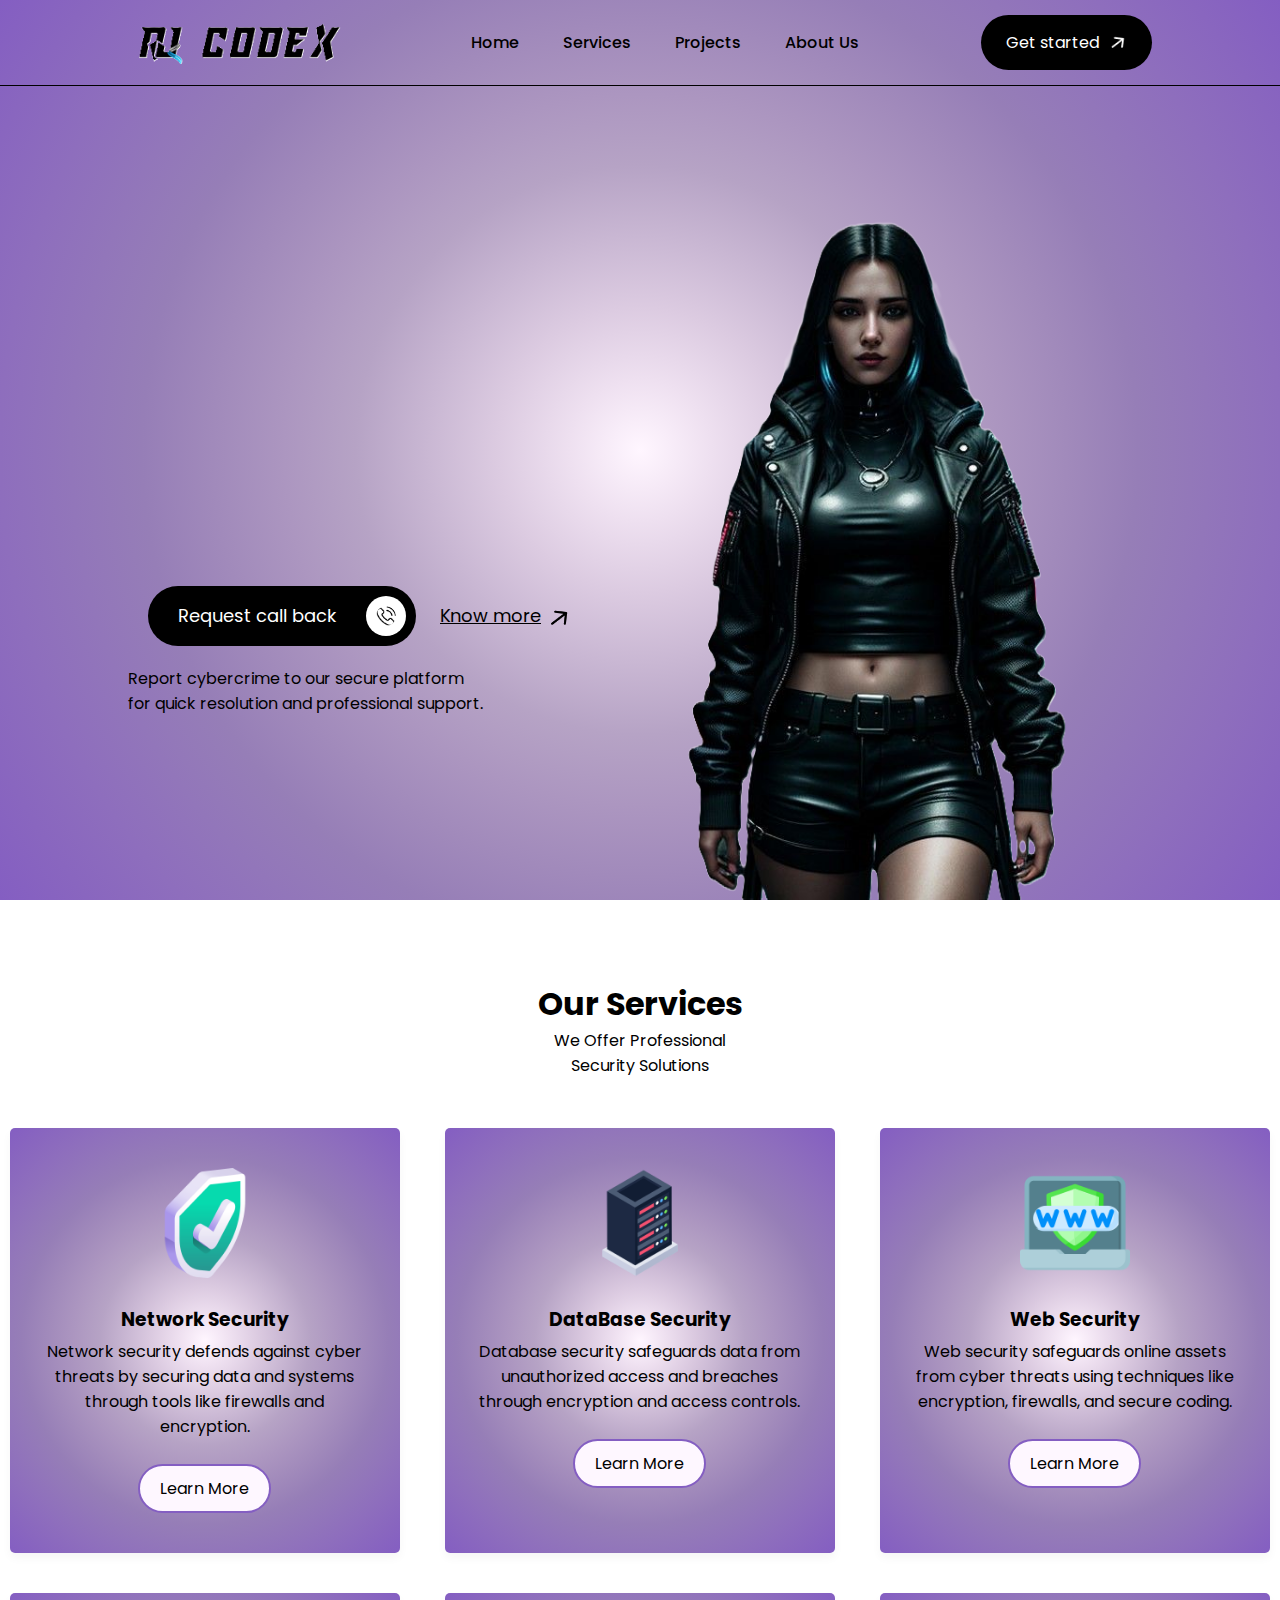
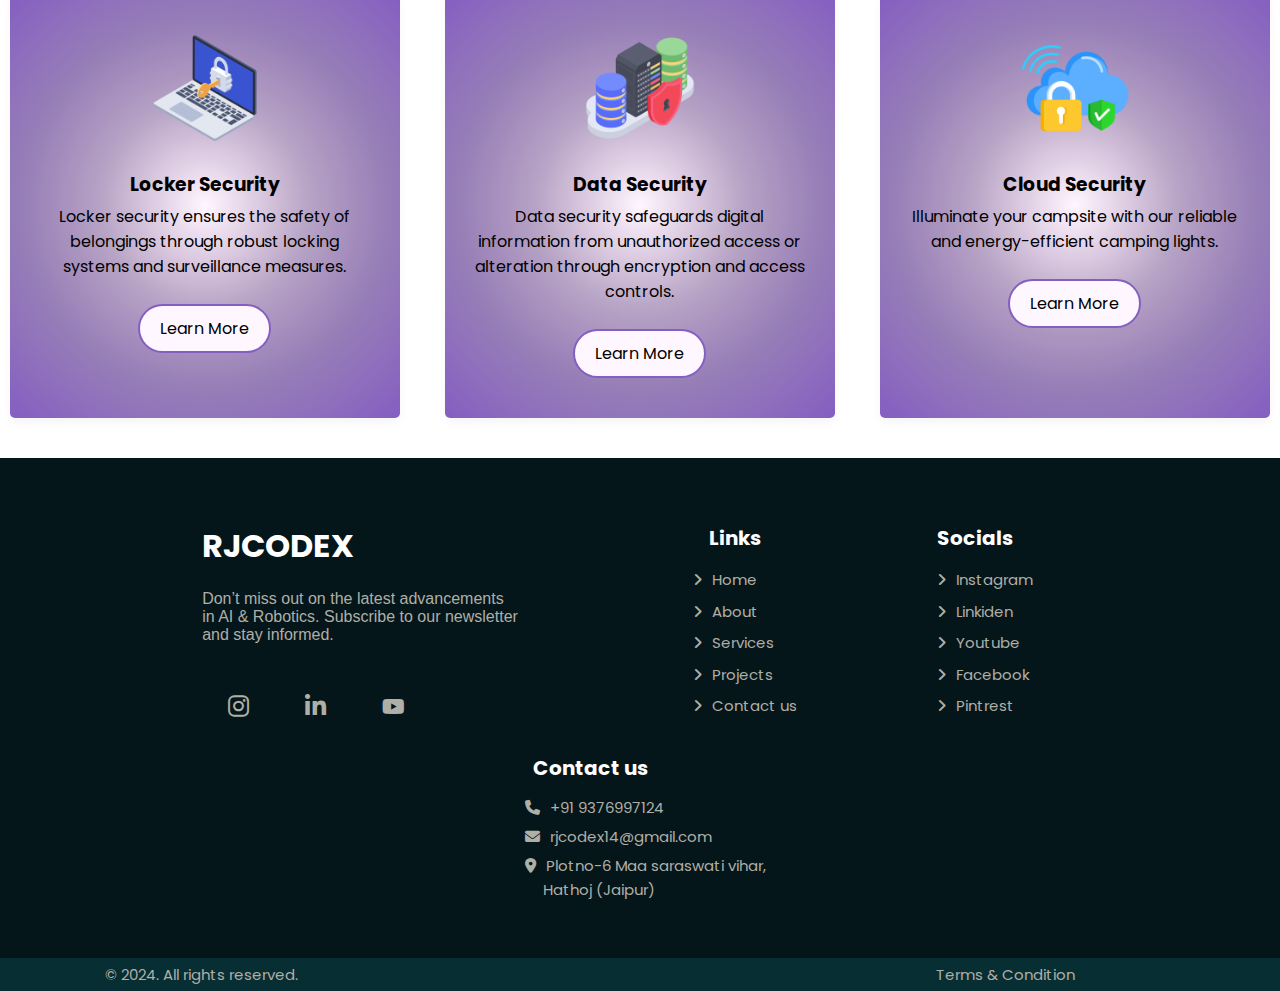
==== commit d0d809d7: "Update index.html" ====
--- a/index.html
+++ b/index.html
@@ -101,7 +101,7 @@
                     <pre>Don’t miss out on the latest advancements 
 in AI & Robotics. Subscribe to our newsletter
 and stay informed.</pre>
-                    <a href="" ><i class="fa-brands fa-instagram fa-xl"></i></a>
+                    <a href="https://www.instagram.com/shuttrix" target="_blank"><i class="fa-brands fa-instagram fa-xl"></i></a>
                     <a href="https://www.linkedin.com/in/rahul-choudhary-b16138323/" target="_blank"><i class="fa-brands fa-linkedin-in fa-xl"></i></a>
                     <a href=""><i class="fa-brands fa-youtube fa-lg"></i></a>
                 </div>
--- a/css/style.css
+++ b/css/style.css
@@ -490,7 +490,7 @@
     color: #fff;
 }
 
-.links-column i:hover {
+.links-column a:hover i {
     color: #fff;
 }
 
@@ -521,24 +521,37 @@
     color: #AFAFA7;
     padding: 20px 10px;
     border-radius: 25px;
-    border: 1px solid #072E33;
+    border: 1px solid #05161A;
     margin: 10px 0px;
-    transition: color 0.3s ease;
+    transition: box-shadow 0.5s ease;
 }
 
 .about i:hover {
     color: #fff;
-    border: 2px solid #05161A;
-    box-shadow: 0 0 15px 5px rgba(0, 255, 0, 0.75);
+    box-shadow: 0 0 15px 5px #072E33; 
 }
 
 footer .copyright {
     background-color: #072E33;
-    color: #fff;
     padding: 5px;
+    overflow: hidden;
+}
+
+footer .copyright p{
+    text-align: left;
     font-size: 15px;
-    text-align: center;
-}
+    color: #AFAFA7;
+    padding: 0 100px;
+    }
+
+footer .copyright a {
+    font-size: 15px;
+    color: #AFAFA7;
+    text-decoration: none;
+    float: right;
+    padding: 0 100px;
+}
+
 
 /* Responsive for Mobile Phones */
 @media only screen and (max-width: 600px) {
@@ -569,7 +582,6 @@
     .links-column .contus {
         font-size: 16px;
         text-align: left;
-
     }
 
     .about {
@@ -591,6 +603,14 @@
     footer .copyright {
         font-size: 12px;
         padding: 10px 5px;
+    }
+
+    footer .copyright p{
+        padding: 0 10px;
+        }
+    
+    footer .copyright a {
+        padding: 0 10px;
     }
 }
 
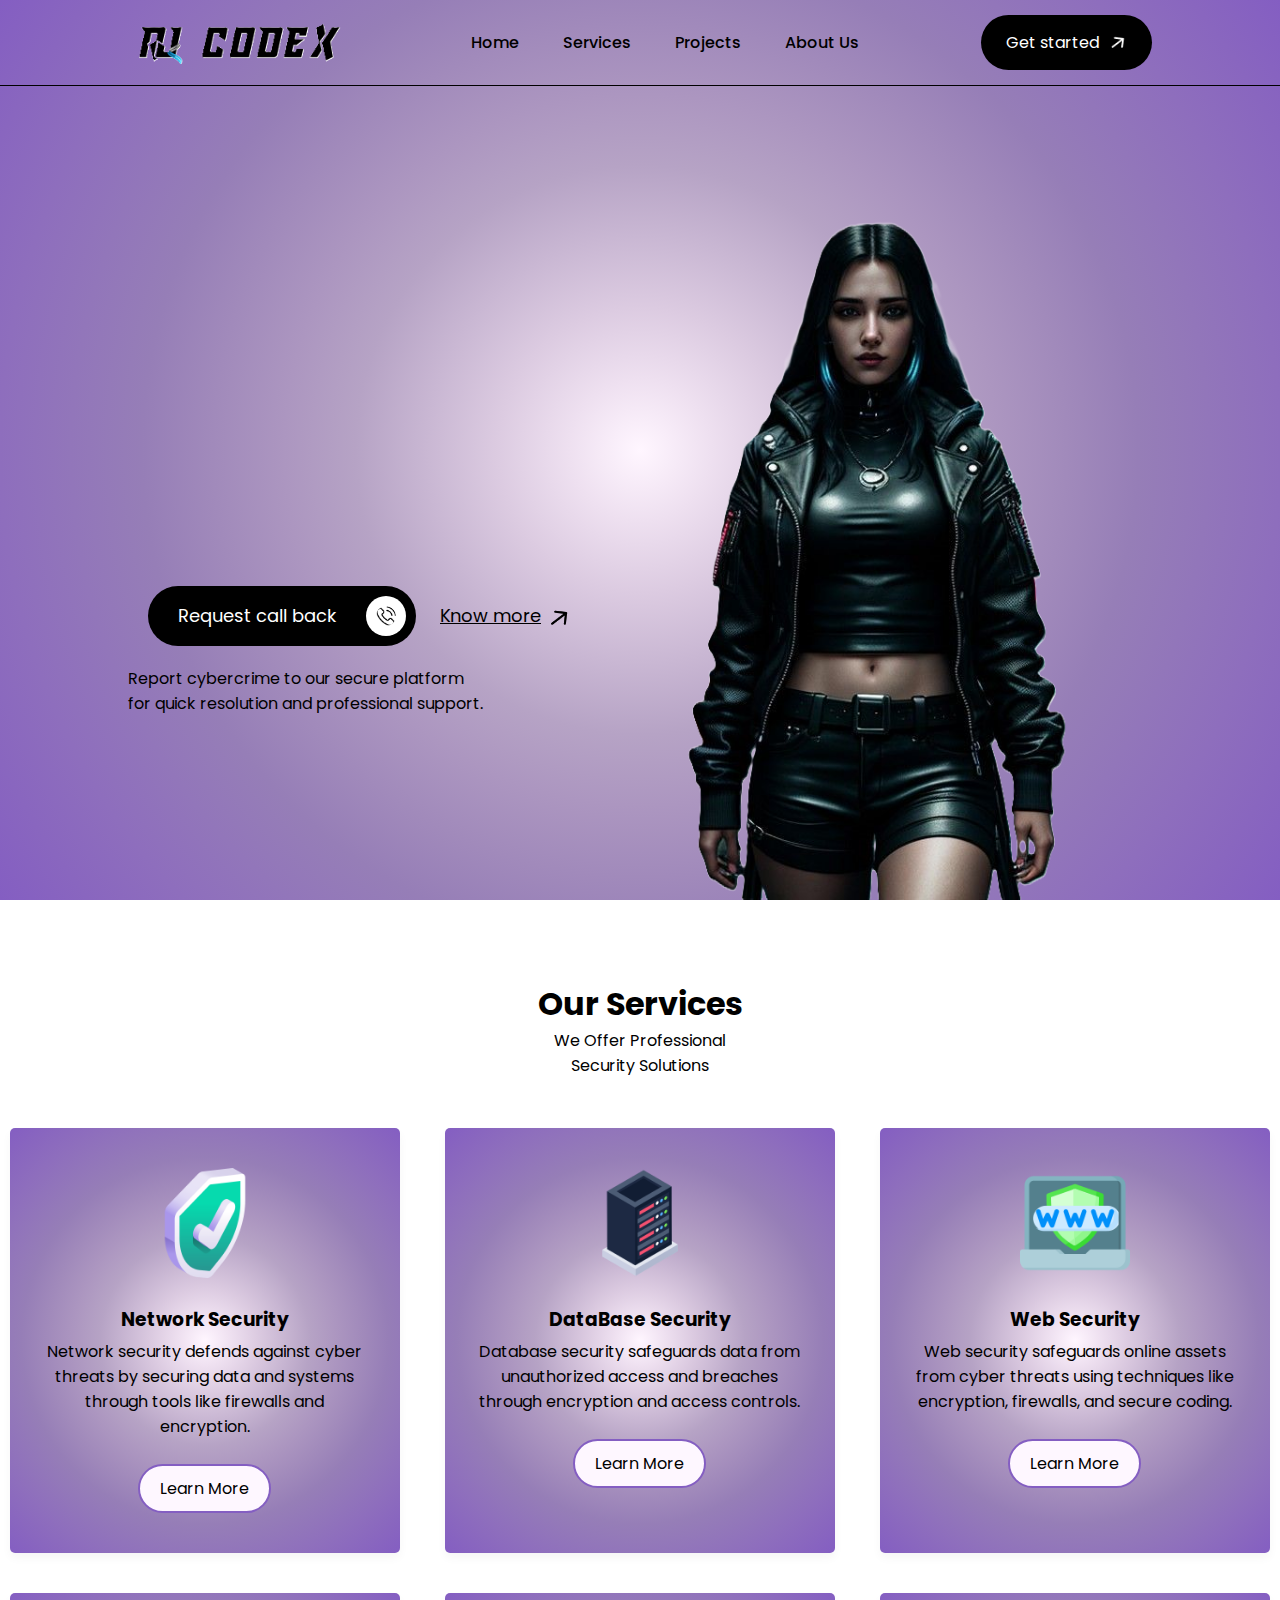
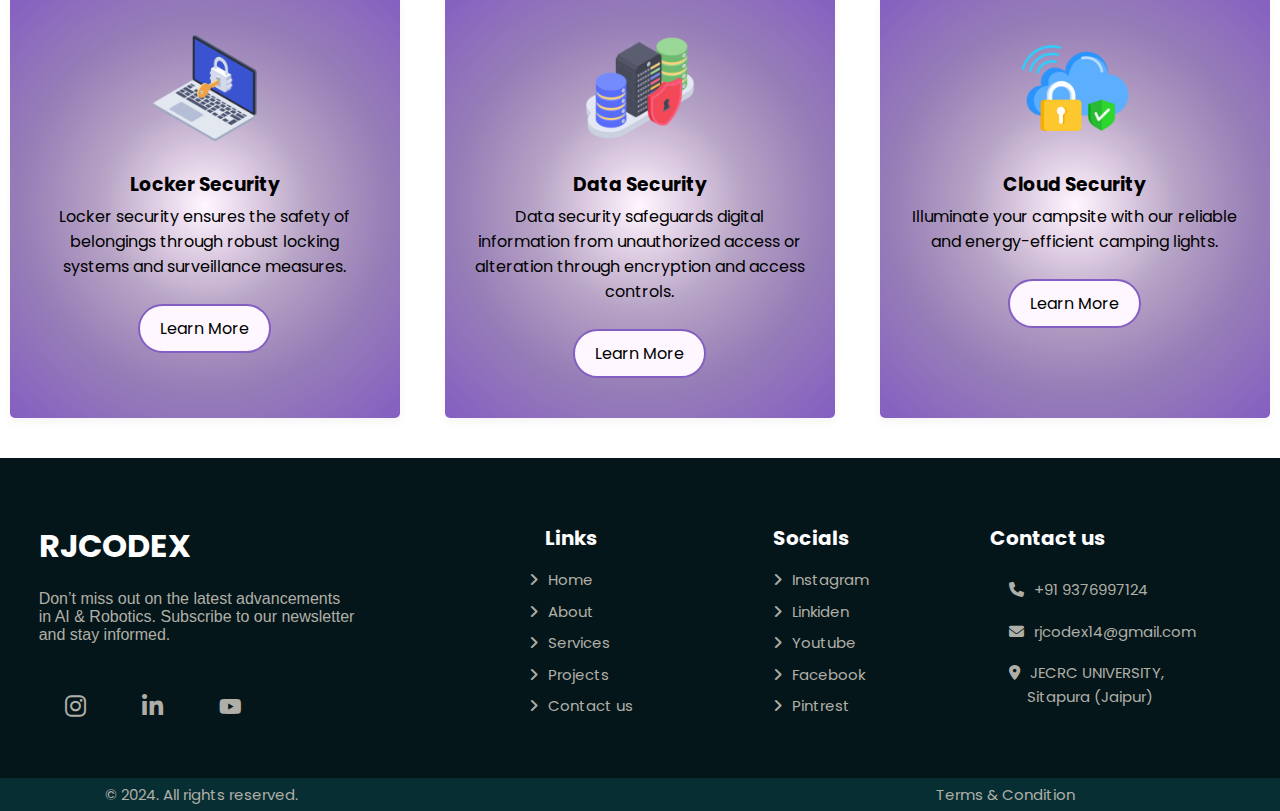
==== commit dc79ea9e: "Update index.html" ====
--- a/index.html
+++ b/index.html
@@ -127,7 +127,7 @@
                     <h2 class="contus">Contact us</h2>
                     <a href="tel:+919376997124"><i class="fa-solid fa-phone"></i>+91 9376997124</a>
                     <a href="mailto:rjcodex14@gmail.com"><i class="fa-solid fa-envelope"></i>rjcodex14@gmail.com</a>
-                    <a href="https://www.google.com/maps/place/JECRC+University/@26.775534,75.8749111,17z/data=!3m1!4b1!4m6!3m5!1s0x396dc892b8f05399:0x43fbca7105eca800!8m2!3d26.775534!4d75.877486!16s%2Fm%2F0j9pz8_?entry=ttu&g_ep=EgoyMDI0MDkyNC4wIKXMDSoASAFQAw%3D%3D" target="_blank"><i class="fa-solid fa-location-dot"></i>Plotno-6 Maa saraswati vihar,<br> &nbsp;&nbsp;&nbsp;&nbsp;&nbsp;&nbsp; Hathoj (Jaipur) </a>
+                    <a href="https://www.google.com/maps/place/JECRC+University/@26.775534,75.8749111,17z/data=!3m1!4b1!4m6!3m5!1s0x396dc892b8f05399:0x43fbca7105eca800!8m2!3d26.775534!4d75.877486!16s%2Fm%2F0j9pz8_?entry=ttu&g_ep=EgoyMDI0MDkyNC4wIKXMDSoASAFQAw%3D%3D" target="_blank"><i class="fa-solid fa-location-dot"></i>JECRC UNIVERSITY,<br> &nbsp;&nbsp;&nbsp;&nbsp;&nbsp;&nbsp; Sitapura (Jaipur) </a>
                 </div>
             </div>
         </section>
